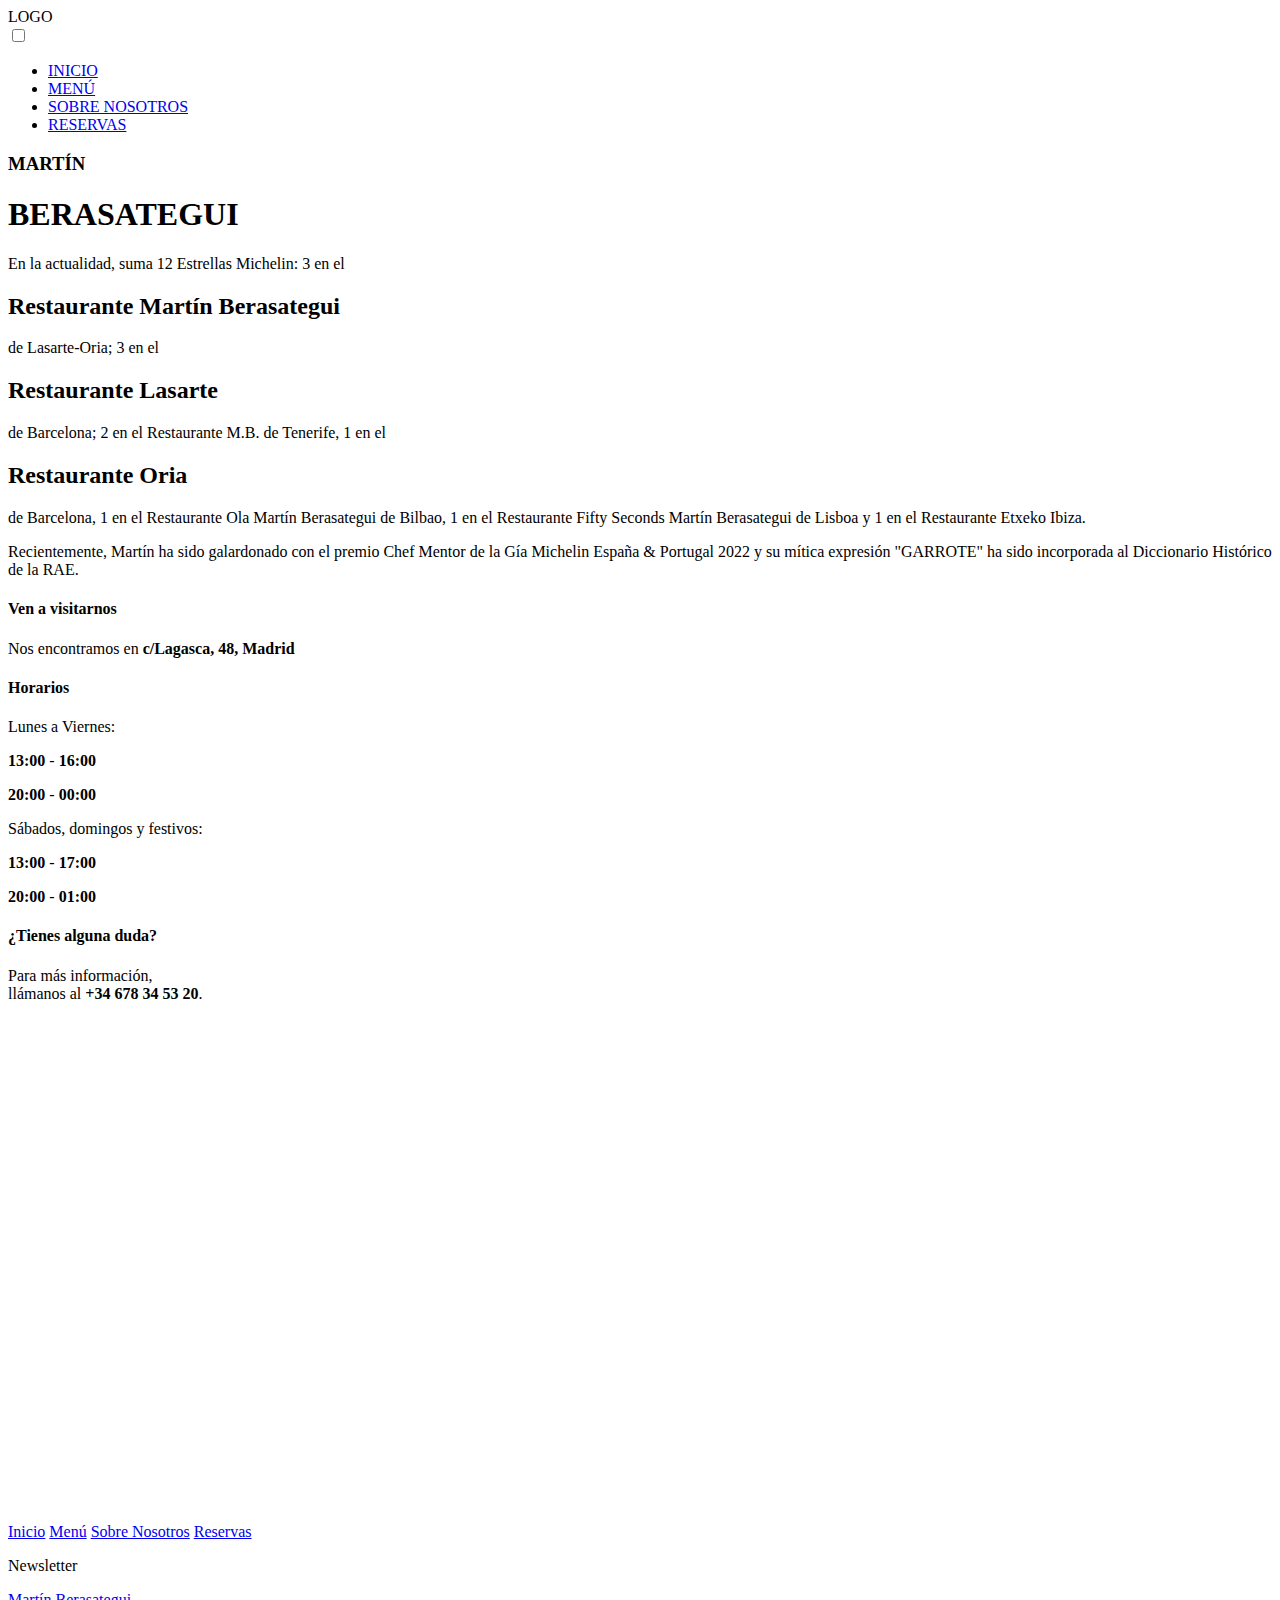
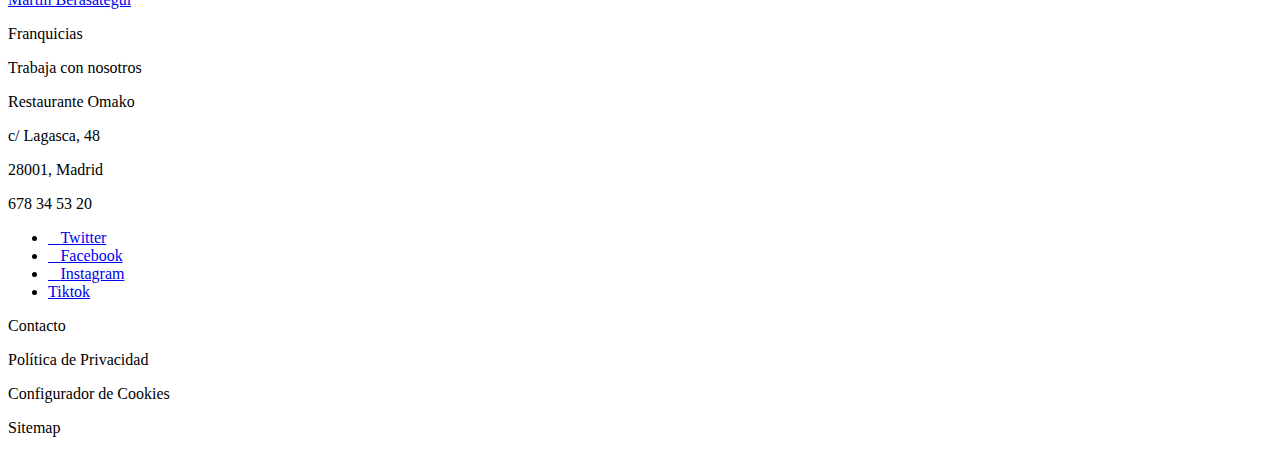
==== about.html @ adb2bc7e "Update about.html" ====
<!DOCTYPE html>
<head>
    <meta charset="UTF-8">
    <meta http-equiv="X-UA-Compatible" content="IE=edge">
    <meta name="viewport" content="width=device-width, initial-scale=1.0">
    <title>OMAKO - Sobre nosotros</title>
    <link rel="icon" type="image/x-icon" href="/img/icono.ico">
    <link rel="stylesheet" href="styles.css">
    <link rel="stylesheet" href="https://cdnjs.cloudflare.com/ajax/libs/font-awesome/4.7.0/css/font-awesome.min.css">
    <script type="module" src="index.js"></script>
</head>
<body>
  <nav class="abajo">
    <div class="logo">LOGO</div>
     <input type="checkbox" id="click">
     <label for="click" class="menu-btn">
       <i class="fas fa-bars"></i>
     </label>
     <ul>
       <li><a href="index.html">INICIO</a></li>
       <li><a href="menu.html">MENÚ</a></li>
       <li><a href="about.html" class="active">SOBRE NOSOTROS</a></li>
       <li><a class="reservas" href="reserva.html">RESERVAS</a></li>
     </ul>
  </nav>

<div class="main">
    
<div class="about">
    <div class="martin">
        <div class="imagen transi"></div>
        <div class="text">
            <h3 class="uno title title1">MARTÍN</h3>
            <h1 class="dos title title2">BERASATEGUI</h1>
            <div class="descrip">
            En la actualidad, suma 12 Estrellas Michelin: 3 en el <h2>Restaurante Martín Berasategui</h2> de Lasarte-Oria; 3 en el <h2>Restaurante Lasarte</h2> de Barcelona; 2 en el Restaurante M.B. de Tenerife, 1 en el <h2>Restaurante Oria</h2> de Barcelona,  1 en el Restaurante Ola Martín Berasategui de Bilbao, 1 en el Restaurante Fifty Seconds Martín Berasategui de Lisboa y 1 en el Restaurante Etxeko Ibiza.
    
            <p>Recientemente, Martín ha sido galardonado con el premio Chef Mentor de la Gía Michelin España & Portugal 2022 y su mítica expresión "GARROTE" ha sido incorporada al Diccionario Histórico de la RAE.</p>
            </div>
    </div>
    
    </div>
      <div class="clouds"></div>
      <div class="clouds-inverse"></div>
      <div class="clouds-rotate"></div>
      <div class="clouds-rotate-inverse"></div>
    </div>
    
</div>


  <div class="mapas">
    <div class="mapa1">
        <h4 class="ven">Ven a visitarnos</h4>
        <p class="vent">Nos encontramos en <strong>c/Lagasca, 48, Madrid</strong></p>
        <h4 class="thorarios">Horarios</h4>
        <div class="horarios">
        <p>Lunes a Viernes:</p>
        <p><strong>13:00</strong> - <strong>16:00</strong></p>
        <p><strong>20:00</strong> - <strong>00:00</strong> </p>
        </div>
        <div class="horarios">
            <p>Sábados, domingos y festivos:</p>
            <p><strong>13:00</strong> - <strong>17:00</strong></p>
            <p><strong>20:00</strong> - <strong>01:00</strong> </p>
            </div>
        <h4 class="tdudas">¿Tienes alguna duda?</h4>
        <p class="vent">Para más información,<br>llámanos al <strong>+34 678 34 53 20</strong>.</p>
    </div>
    
    <div class="mapa2">
        <div class="mapouter">
            <div class="gmap_canvas"><iframe width="600" height="500" id="gmap_canvas" src="https://maps.google.com/maps?q=lagasca%2048&t=&z=15&ie=UTF8&iwloc=&output=embed" frameborder="0" scrolling="no" marginheight="0" marginwidth="0"></iframe>
             </div>
        </div>
    </div>
  </div>
  <footer>
    <div class="mainfooter">
      <div class="cajafooter">
        <a href="index.html">Inicio</a>
        <a href="menu.html">Menú</a>
        <a href="about.html">Sobre Nosotros</a>
        <a href="reserva.html">Reservas</a>
      </div>
      <div class="cajafooter">
        <p class="link">Newsletter</p>
        <a href="https://www.martinberasategui.com/es/inicio" target="_blank">Martín Berasategui</a>
        <p class="link">Franquicias</p>
        <p class="link">Trabaja con nosotros</p>
      </div>
      <div class="cajafooter">
        <p>Restaurante Omako</p>
        <p>c/ Lagasca, 48</p>
        <p>28001, Madrid</p>
        <p>678 34 53 20</p>
      </div>
      <div class="iconosfooter">
          <ul class="icons">
            <li><a href="https://twitter.com/OmakoOficial" class="icon brands fa-twitter" target="_blank"><span class="label">Twitter</span></a></li>
            <li><a href="https://www.facebook.com/OmakoOficial" class="icon brands fa-facebook-f" target="_blank"><span class="label">Facebook</span></a></li>
            <li><a href="https://www.instagram.com/OmakoOficial/" class="icon brands fa-instagram" target="_blank"><span class="label">Instagram</span></a></li>
            <li><a href="https://www.tiktok.com/@OmakoOficiallang=es" class="icon brands fa-tiktok" target="_blank"><span class="label">Tiktok</span></a></li>
          </ul>
      </div>
  </div>
  <div class="footerexpan">
    <p>Contacto</p>
    <p>Política de Privacidad</p>
    <p>Configurador de Cookies</p>
    <p>Sitemap</p>
  </div>
</footer>
</body>
</html>
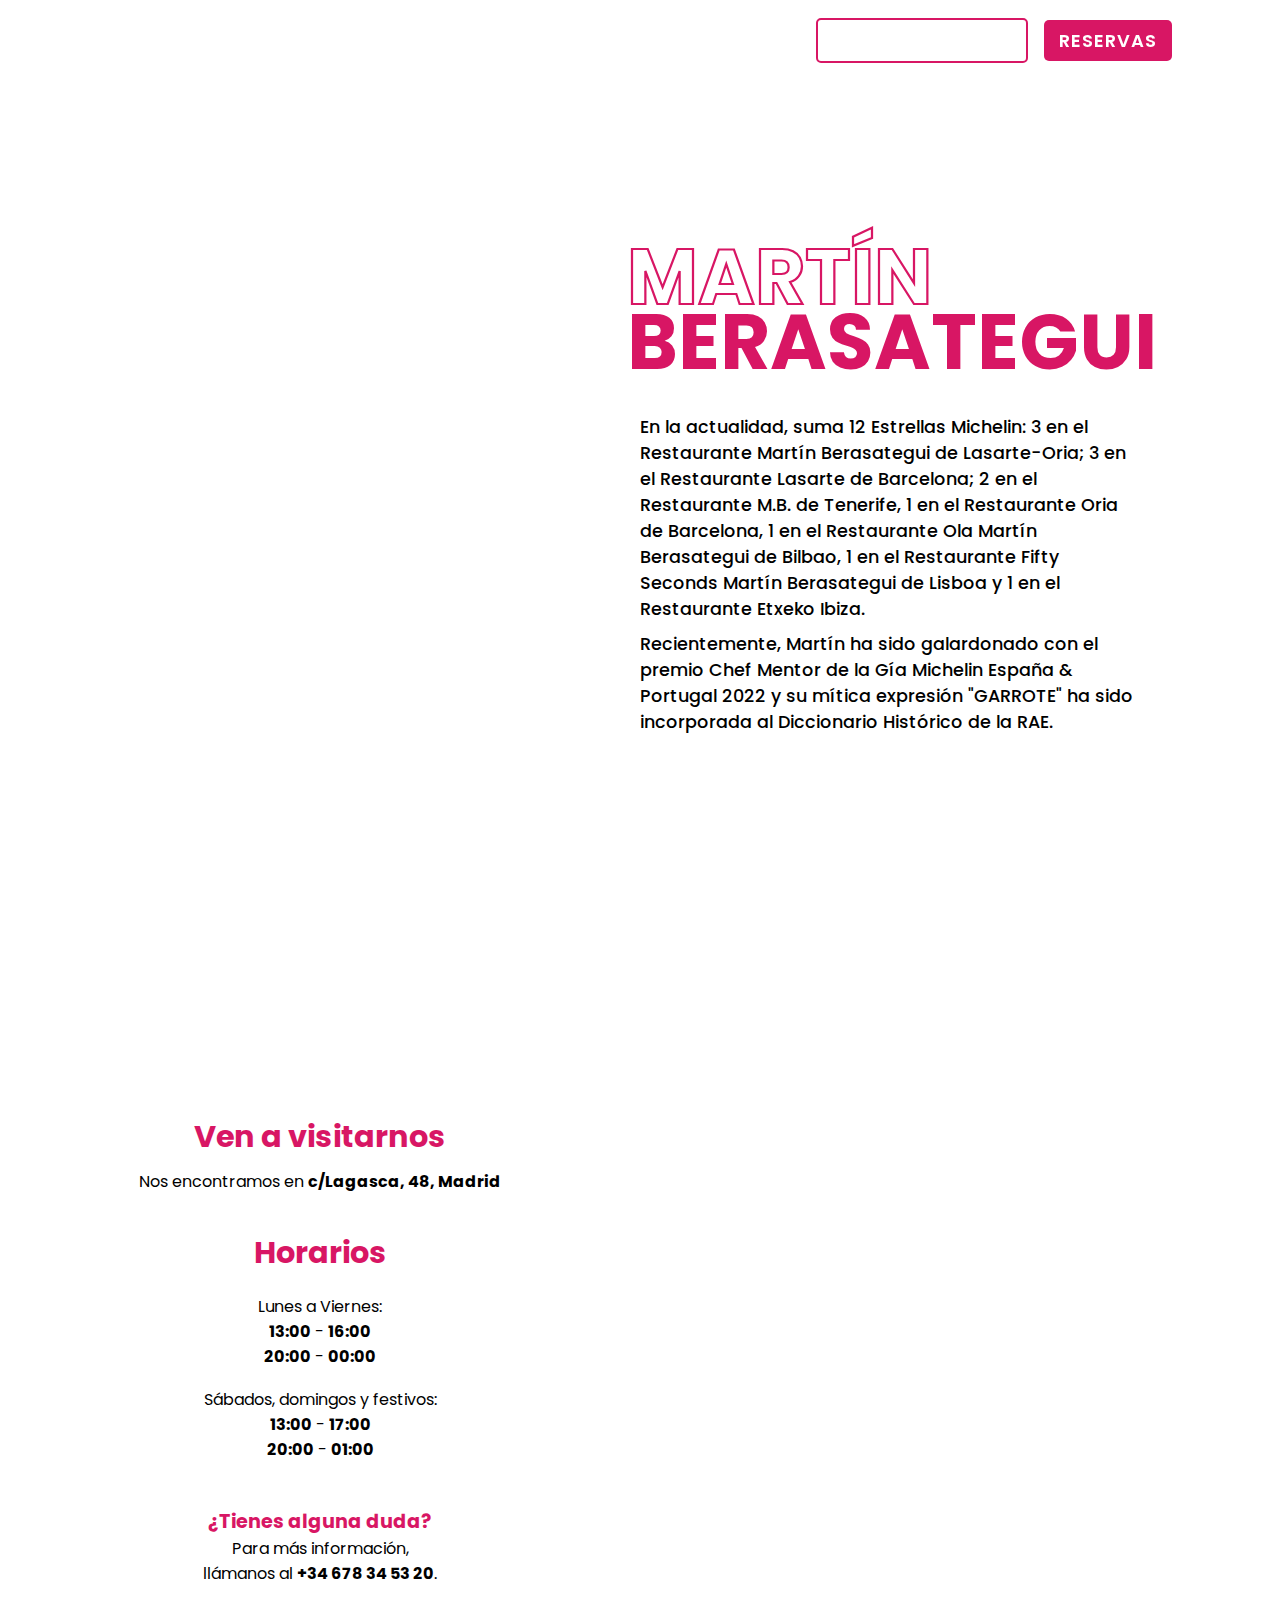
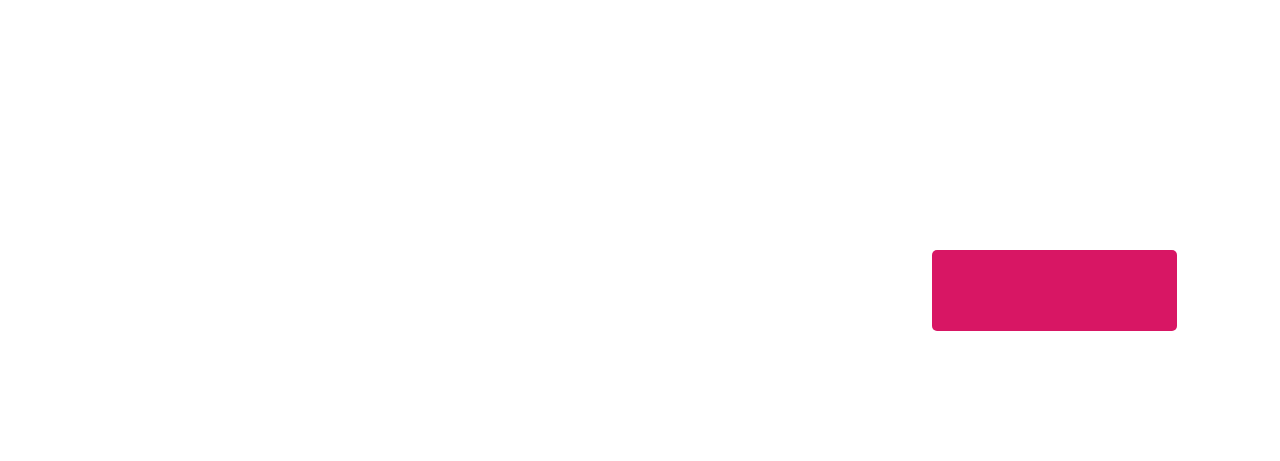
==== commit 3723c978: "Update about.html" ====
--- a/about.html
+++ b/about.html
@@ -11,7 +11,7 @@
 </head>
 <body>
   <nav class="abajo">
-    <div class="logo">LOGO</div>
+    <a href="index.html"class="logo">LOGO</a>
      <input type="checkbox" id="click">
      <label for="click" class="menu-btn">
        <i class="fas fa-bars"></i>
--- a/styles.css
+++ b/styles.css
@@ -0,0 +1,1551 @@
+@import url("fontawesome-all.min.css");
+@import url("https://fonts.googleapis.com/css?family=Source+Sans+Pro:300,300italic,400,400italic,600");
+@import url('https://fonts.googleapis.com/css?family=Poppins:400,500,600,700&display=swap');
+
+*{
+  margin: 0;
+  padding: 0;
+  box-sizing: border-box;
+  font-family: 'Poppins', sans-serif;
+  -webkit-font-smoothing: antialiased;
+  
+}
+html{
+  scroll-behavior:smooth
+}
+body{
+  background-color: white;
+}
+
+.main {
+    height: 100vh;
+   display: block
+}
+
+.main2{
+    height: 100vh;
+    width: 100%;
+    background-image: url(img/fondo.jpg);
+    background-size: cover;
+    background-position: center;
+    
+}
+.main3{
+  height: 100%;
+}
+.main4{
+  height: 100%;
+  display: flex;
+  flex-direction: column;
+  justify-content: center;
+  align-items: center;
+}
+.mainarticle{
+  background-color: white;
+  background-image: url(img/anunciosmoked.png);
+  background-position: center;
+  background-size: 100vw;
+  background-repeat: no-repeat;
+  height: 100vh;  
+  display: flex;
+  position: relative;
+}
+.botonmain{
+  background-color: rgb(216, 22, 100);
+  border-radius: 8px;
+  border-style: none;
+  box-sizing: border-box;
+  color: #FFFFFF;
+  cursor: pointer;
+  display: inline-block;
+  font-size: 14px;
+  font-weight: 500;
+  height: 60px;
+  width: 30%;
+  line-height: 20px;
+  list-style: none;
+  margin: 0;
+  outline: none;
+  padding: 5px 5px;
+  position: absolute;
+  top: 68%;
+  left: 10%;
+  text-align: center;
+  text-decoration: none;
+  transition: color 100ms;
+  vertical-align: baseline;
+  user-select: none;
+  -webkit-user-select: none;
+  touch-action: manipulation;
+  display: flex;
+  align-items: center;
+  justify-content: center;
+  font-size: 1.5rem;
+}
+.botonmain:hover{
+  background-color: rgb(186, 31, 93);
+  border: 13px solid rgb(186, 31, 93);
+}
+.botonback{
+  background-color: rgb(241, 186, 19);
+  border-radius: 8px;
+  box-sizing: border-box;
+  color: #FFFFFF;
+  cursor: pointer;
+  display: inline-block;
+  font-weight: 500;
+  height: 40px;
+  width: 40%;
+  padding: 5px 5px;
+  text-align: center;
+  text-decoration: none;
+  transition: color 100ms;
+  display: flex;
+  align-items: center;
+  justify-content: center;
+  font-size: 1rem;
+  margin-top: 2vh;
+}
+.botonback:hover{
+  background-color: rgb(215, 165, 18);
+}
+.download{
+  background-color: rgb(232, 26, 108);
+  border-radius: 8px;
+  box-sizing: border-box;
+  color: #FFFFFF;
+  cursor: pointer;
+  display: inline-block;
+  font-weight: 500;
+  height: 40px;
+  width: 40%;
+  padding: 5px 5px;
+  text-align: center;
+  text-decoration: none;
+  transition: color 100ms;
+  display: flex;
+  align-items: center;
+  justify-content: center;
+  font-size: 1rem;
+  margin-top: 2vh;
+	border:0;
+}
+.download:hover{
+  background-color: rgb(192, 21, 90);
+}
+nav{
+  display:flex;
+  height:80px;
+  width:100%;
+  background: rgba(255, 197, 22, 0);
+  justify-content:space-between;
+  padding:0 100px 0 100px;
+  flex-wrap: wrap;
+  position:fixed;
+  z-index: 10;
+}
+
+nav.abajo{
+    background-image: url(img/fondo.jpg);
+    background-size: cover;
+}
+nav .logo{
+  color:rgba(255, 255, 255, 0);
+  font-size:45px;
+  font-weight:600;
+  background-image: url(img/logo.svg);
+  background-position: 0px 0px;
+  background-size: contain;
+  background-repeat: no-repeat;
+  margin-top: 1.2vh;
+}
+
+nav ul{
+  display:flex;
+  flex-wrap: wrap;
+  list-style-type: none;
+  align-content: center;
+
+}
+nav ul li{
+  margin:0 8px;
+}
+nav ul li a{
+  color: white;
+  text-decoration: none;
+  font-size: 18px;
+  font-weight: 600;
+  padding:8px 15px;
+  border-radius: 5px;
+  letter-spacing:1px;
+  transition:all 0.3s ease;
+}
+nav ul li a.active,
+nav ul li a:hover{
+  border: 2px solid #d81664;
+  color:white;
+  z-index: 0;
+}
+.reservas{
+    border: 0px solid #d81664;
+    color:white;
+    z-index: 0;
+    background-color: #d81664;   
+}
+nav .menu-btn i{
+  color:#fff;
+  font-size:22px;
+  cursor: pointer;
+  display:none;
+  margin-top: 30px;
+}
+input[type="checkbox"]{
+  display:none;
+}
+.content{
+  position:absolute;
+  display: flex;
+  flex-direction: column;
+  top:45%;
+  left:50%;
+  transform:translate(-50%,-50%);
+  text-align: center;
+  width:100%;
+  padding:0 30px;
+ 
+}
+.content .uno{
+  font-size: 9vw;
+  font-weight: 700;
+  color: #f0f8ff00;
+  -webkit-text-stroke: 0.019em rgb(232, 26, 108);
+}
+.content .dos{
+    font-size: 15vw;
+    font-weight: 700;
+    line-height: 40%;
+    color: rgb(216, 22, 100);
+  }
+.logoinicio img{
+    width: 30%;
+    display: block;
+    margin: auto;
+}
+
+.title {
+    display:inline;
+    position:relative;
+  }
+
+.title1 {
+    animation-name: intro;
+    animation-duration:0.1s;
+    animation-iteration-count:1;
+    animation-timing-function:ease;
+    animation-delay:0.5s;
+    animation-fill-mode:backwards;
+   }
+
+   .title2 {
+    animation-name: intro;
+    animation-duration:0.1s;
+    animation-iteration-count:1;
+    animation-timing-function:ease;
+    animation-delay:0.9s;
+    animation-fill-mode:backwards;
+   }
+  
+footer{
+    background-image: url(img/fondo.jpg);
+    background-size: cover;
+    background-position: center;
+}
+.cajafooter a{
+  text-decoration: none;
+  color: white;
+}
+.cajafooter a:hover{
+  text-decoration: none;
+  color: rgb(216, 22, 100);
+}
+.cajafooter .link:hover{
+  text-decoration: none;
+  color: rgb(216, 22, 100);
+}
+.mainfooter{
+    display: flex;
+    flex-direction: row;
+    justify-content: center;
+    width: 100%;
+    color: white;
+    padding-top: 20px; 
+    padding-left: 150px ;
+   
+}
+.iconosfooter{
+    width: 30%;
+    display: flex;
+    align-items: center;
+    justify-content: center;
+
+}
+.cajafooter{
+    width: 20%;
+    display: flex;
+    flex-direction: column;
+    align-items: left;
+    margin: 20px 0 20px 0;
+}
+.footerexpan{
+    width: 100%;
+    display: flex;
+    flex-direction: row;
+    flex-wrap: wrap;
+    justify-content: center;
+    padding: 20px;
+}
+
+.footerexpan p{
+    margin: 20px;
+    color: white;
+    font-size: 0.9em;
+}
+.footerexpan p:hover{
+    transform: scale(110%);
+    color: rgb(216, 22, 100);
+}
+
+ul.icons {
+    position: relative;
+    background:rgb(216, 22, 100);
+    border-radius: 5px;
+    display: inline-block;
+    padding: 0.35em 0.75em 0.35em 0.75em;
+    font-size: 1.25em;
+    cursor: default;
+    list-style: none;
+}
+
+    ul.icons li {
+        display: inline-block;
+        padding-left: 0;
+    }
+
+        ul.icons li a {
+            display: inline-block;
+            background: none;
+            width: 2.5em;
+            height: 2.5em;
+            line-height: 2.5em;
+            text-align: center;
+            border-radius: 5px;
+            border: 0;
+            color:white;
+        }
+
+            ul.icons li a:hover {
+                transform: scale(120%);
+            }
+            .icon {
+                text-decoration: none;
+                text-decoration: none;
+            }
+        
+                .icon:before {
+                    -moz-osx-font-smoothing: grayscale;
+                    -webkit-font-smoothing: antialiased;
+                    display: inline-block;
+                    font-style: normal;
+                    font-variant: normal;
+                    text-rendering: auto;
+                    line-height: 1;
+                    text-transform: none !important;
+                    font-family: 'Font Awesome 5 Free';
+                    font-weight: 400;
+                }
+        
+                .icon:before {
+                    line-height: inherit;
+                    font-size: 1.25em;
+                }
+        
+                .icon > .label {
+                    display: none;
+                }
+        
+                .icon.solid:before {
+                    font-weight: 900;
+                }
+        
+                .icon.brands:before {
+                    font-family: 'Font Awesome 5 Brands';
+                }
+        
+                .icon.circled {
+                    position: relative;
+                    display: inline-block;
+                    background: #d81df9;
+                    color: #fff;
+                    border-radius: 5px;
+                    width: 3em;
+                    height: 3em;
+                    line-height: 3em;
+                    text-align: center;
+                    font-size: 1.25em;
+                }
+        
+                    header .icon.circled {
+                        margin: 0 0 2em 0;
+                    }
+  @keyframes intro {
+    0% {
+        opacity: 0;
+      top:150px;
+    } 
+    98% {
+        opacity: 100;
+      top:-5px;
+    }
+    100% {
+      top:0%;
+    }
+  }
+
+  .title1 {
+    animation-name: intro;
+    animation-duration:0.1s;
+    animation-iteration-count:1;
+  
+    animation-timing-function:ease;
+    animation-delay:0.5s;
+    animation-fill-mode:backwards;
+   }
+
+
+  .titular1{
+    display: flex;
+    background-color: white;
+    height: min-content;
+    padding: 100px 0;
+    justify-content: center;
+}
+    
+.mouse {
+	max-width: mouse-width;
+	width: 10%;
+	height: auto;
+    position: relative;
+    bottom: 0;
+    right: 50%;
+    left: 50%;
+}
+
+.scroll {
+	animation-name: scroll;
+	animation-duration: 1.5s;
+	animation-timing-function: cubic-bezier(0.650, -0.550, 0.250, 1.500);
+	animation-iteration-count: infinite;
+	transform-origin: 50% 20.5px;
+	will-change: transform, opacity;
+	opacity: 1;
+}
+
+.scroll-link {
+	position: absolute;
+	bottom: 1rem;
+	left: 50%;
+	transform: translateX(-50%);
+}
+@import url('https://fonts.googleapis.com/css2?family=Poppins&display=swap');
+
+ul.tab-header li {
+    display: flex;
+    align-items: center;
+    justify-content: center;
+    padding: 10px;
+    text-transform: uppercase;
+    object-fit: cover;
+    cursor: pointer;
+    margin: 10px;
+    margin-top: 105px;
+    margin-bottom: 15px;
+    height: 85px;
+    width: 80px;
+    padding: 5px;
+    background-repeat: no-repeat;
+    
+}
+ul.tab-header li.active {
+    color:#fff;
+    border-bottom: 3px solid #d81664;
+}
+
+ul.tab-header li:hover {
+    color:#fff;
+}
+.tab-content .active {
+    display: flex !Important;
+    opacity: 1 !important;
+    flex-direction: column;
+    transition: opacity .15s linear;
+}
+.tab-content .tab-inner {
+    display: none;
+    opacity: 0;
+    transition: opacity .15s linear;
+}
+ul.tab-header {
+    padding: 0;
+    margin: 0 auto;
+    border-bottom: 0px solid #ccc;
+    display: flex;
+    justify-content: center;
+    grid-template-columns: 1fr 1fr 1fr 1fr;
+    text-align: center;
+    background-color: white;
+    
+}
+.menu{
+  display: grid;
+  row-gap: 20px;
+  grid-template-columns: 1fr 1fr 1fr;
+  width: 90%;
+}
+.menu1{
+  display: grid;
+  row-gap: 20px;
+  grid-template-columns: 1fr 1fr 1fr;
+  width: 90%;
+}
+.menu2{
+  display: grid;
+  row-gap: 20px;
+  grid-template-columns: 1fr 1fr 1fr;
+  width: 90%;
+}
+.menu3{
+  display: grid;
+  row-gap: 20px;
+  grid-template-columns: 1fr 1fr 1fr;
+  width: 90%;
+}
+.menu4{
+  display: grid;
+  row-gap: 20px;
+  grid-template-columns: 1fr 1fr 1fr;
+  width: 90%;
+}
+.menu5{
+  display: grid;
+  row-gap: 20px;
+  grid-template-columns: 1fr 1fr 1fr;
+  width: 90%;
+}
+.menu6{
+  display: grid;
+  row-gap: 20px;
+  grid-template-columns: 1fr 1fr 1fr;
+  width: 90%;
+}
+.menu7{
+  display: grid;
+  row-gap: 20px;
+  grid-template-columns: 1fr 1fr 1fr;
+  width: 90%;
+}
+.menu8{
+  display: grid;
+  row-gap: 20px;
+  grid-template-columns: 1fr 1fr 1fr;
+  width: 90%;
+}
+.menu9{
+  display: grid;
+  row-gap: 20px;
+  grid-template-columns: 1fr 1fr 1fr;
+  width: 90%;
+}
+.menu10{
+  display: grid;
+  row-gap: 20px;
+  grid-template-columns: 1fr 1fr 1fr;
+  width: 90%;
+}
+.menubox{
+  display: flex;
+  justify-content: center;
+  width: 100%;
+}
+.menuboxbox{
+  display: flex;
+  flex-direction: column;
+  width: 100%;
+}
+.extraspace{
+  margin-top: 30px;
+}
+.menuboxbox h2{
+  text-align: center;
+  margin-bottom: 3vh;
+  font-size: 1.9rem;
+}
+.plato{
+  background-color: #ffffff;
+  width: 95%;
+  height: 190px;
+  margin: 0px 20px 20px 20px;
+  border-radius: 20px;
+  border-left: #d81664 5px solid;
+  justify-self: center;
+  display: flex;
+  flex-direction: row;
+  box-shadow: rgba(0, 0, 0, 0.184) 0px 0px 10px;
+  animation: plato 0.5s ease;
+}
+@keyframes plato {
+  0% {
+      opacity: 0;
+    transform: translateY(150px);
+  } 
+  98% {
+      opacity: 100;
+      transform: translateY(-5px);
+  }
+  100% {
+    transform: translateY(0px);
+  }
+}
+.image{
+  height: 100%;
+  width: 45%;
+  object-fit: contain;
+  border-radius: 15px 0px 0px 15px;
+  background-size: 200px;
+  background-repeat: no-repeat;
+  background-position: center;
+}
+
+.texto{
+  display: flex;
+  flex-direction: column;
+  justify-content: space-between;
+  margin: 15px;
+  width: 100%;
+}
+.trigger{
+    background-color: black;
+    border-radius: 8px;
+    border-style: none;
+    box-sizing: border-box;
+    color: #FFFFFF;
+    cursor: pointer;
+    display: inline-block;
+    font-size: 14px;
+    font-weight: 500;
+    height: 30px;
+    width: 100%;
+    line-height: 20px;
+    list-style: none;
+    margin: 0;
+    outline: none;
+    padding: 5px 5px;
+    position: relative;
+    text-align: center;
+    text-decoration: none;
+    transition: color 100ms;
+    vertical-align: baseline;
+    user-select: none;
+    -webkit-user-select: none;
+    touch-action: manipulation;
+    align-self: center;
+  }
+  .trigger:hover,
+  .trigger-1:focus {
+    background-color: rgb(216, 22, 100);
+  }
+.precio{
+  text-align: right;
+  font-size: 1,2rem;
+  font-weight: 500;
+  margin-bottom: 5px;
+}
+.nombreplato{
+  line-height: 22px;
+  margin-bottom: 6px;
+}
+.descplato{
+  line-height: 22px;
+}
+.wrapper {
+    width: 98%;
+    margin: 0px auto;
+}
+.tab-content {
+    background: #fff;
+    padding: 10px;
+    border: 0px solid #ccc;
+    border-top: 0px;
+}
+.read-more-cont{
+  display: none;
+ }
+ 
+ .popup-box{
+  position: fixed;
+  height: 100%;
+  width: 100%;
+  left: 0;
+  top:0;
+  background-color: rgba(0,0,0,0.5);
+  z-index: 500;
+  visibility: hidden;
+  opacity:0;
+  transition: all 0.5s ease-in-out;
+ }
+ .popup-box.open{
+  visibility: visible;
+  opacity:1;	
+ }
+ .popup-box .popup-content{
+  background-color: #ffffff;
+  width: 600px;
+  position: absolute;
+  left: 50%;
+  top:50%;
+  transform: translate(-50%,-50%);
+  border-radius: 8px;
+ }
+ 
+ .popup-box .popup-header{
+  padding: 15px 40px 15px 15px;
+  border-bottom: 1px solid #dddddd;
+ }
+ .popup-box .popup-header h3{
+  margin:0;
+  color:#E91E63;
+  font-size: 20px;
+ }
+ 
+ .popup-box .popup-header .popup-close-icon{
+  position: absolute;
+    height: 30px;
+    width: 30px;
+    text-align: center;
+    color: #55555500;
+    font-size: 0px;
+    line-height: 30px;
+    right: 5px;
+    top: 5px;
+    cursor: pointer;
+    display: none;
+ }
+ .popup-close-icon{
+   display: none;
+ }
+ .popup-box .popup-body{
+  padding: 15px;
+  max-height: 600px;
+  overflow-y: auto;
+  width: 100%;
+ 
+ }
+ .popup-box .popup-body img{
+  width: 50%;
+  display: block;
+  margin: auto;
+  margin-top: 15px;
+   
+ }
+ .popup-box .popup-body p{
+  font-size: 16px;
+  color:#555555;
+  margin:0 0 15px;
+ }
+ .popup-box .popup-footer{
+  padding: 15px;
+  border-top:1px solid #dddddd;
+  text-align: right;
+ }
+ .popup-box .popup-footer .btn{
+  padding: 8px 15px;
+  border:1px solid #555555;
+  color:#555555;
+  font-size: 16px;
+  background-color: transparent;
+  cursor: pointer;
+  border-radius: 4px;
+ }
+ .popup-box .popup-footer .btn:focus{
+  outline: none;
+ }
+ 
+@keyframes scroll {
+
+	0%, 20% {
+		transform: translateY(0) scaleY(1);
+	}
+
+	100% {
+		transform: translateY(36px) scaleY(2);
+		opacity: 0;
+	}
+
+}
+.about{
+  width: 100%;
+  height: 100%;
+  position: relative;
+  overflow: hidden;
+}
+
+.clouds{
+  width: 10000px;
+  height: 100%;
+  background: transparent url(img/fondo1.png) repeat;
+  background-size: 1000px;
+  position: absolute;
+  right: 0;
+  top: 0;
+  bottom: 0;
+  z-index: -10;
+  -webkit-animation: move-background 250s linear infinite;
+  animation: move-background 250s linear infinite;
+  opacity: 30%;
+  box-sizing: border-box;
+}
+
+@keyframes move-background {
+
+	0% {
+    background-position: 100% 0;
+	}
+
+	100% {
+    background-position: 0 0;
+	}
+}
+.clouds-inverse{
+  width: 10000px;
+  height: 100%;
+  background: transparent url(img/fondo3.png) repeat;
+  background-size: 1000px;
+  position: absolute;
+  right: 0;
+  top: 0;
+  bottom: 0;
+  z-index: -10;
+  -webkit-animation: move-background-inverse 250s linear infinite;
+  animation: move-background-inverse 250s linear infinite;
+  opacity: 30%;
+}
+@keyframes move-background-inverse {
+
+	0% {
+   background-position: 0 0;
+	}
+
+	100% {
+   background-position: 100% 0;
+	}
+}
+.clouds-rotate{
+  width: 150%;
+  height: 100%;
+  background-color: aqua;
+  background: transparent url(img/fondo2.png) repeat;
+  background-size: 1000px;
+  position: absolute;
+  right: 0;
+  top: 0;
+  bottom: 0;
+  z-index: -10;
+  -webkit-animation: move-background-rotate 250s linear infinite;
+  animation: move-background-rotate 250s linear infinite;
+  opacity: 30%;
+}
+
+@keyframes move-background-rotate {
+
+	0% {
+   
+	 transform: rotate(0deg);
+	}
+
+	100% {
+    
+    transform: rotate(360deg);
+	}
+}
+.clouds-rotate-inverse{
+  width: 150%;
+  height: 100%;
+  background: transparent url(img/fondo4.png) repeat;
+  background-size: 1000px;
+  position: absolute;
+  right: 50;
+  top: 0;
+  bottom: 0;
+  z-index: -10;
+  -webkit-animation: move-background-rotate-inverse 250s linear infinite;
+  animation: move-background-rotate-inverse 250s linear infinite;
+  opacity: 30%;
+}
+
+@keyframes move-background-rotate-inverse {
+
+	0% {
+	 -webkit-transform: rotate(0deg);
+	}
+	100% {
+    -webkit-transform: rotate(-300deg);
+	}
+}
+
+.mapas{
+  background-color: rgb(255, 255, 255);
+  height: 900px;
+  width: 100%;
+}
+
+.martin{
+  display: flex;
+  flex-direction: row;
+  width: 100%;
+  height: 100%;
+  z-index: 2;
+  margin: 4vh 5vw 0 2vw;
+
+}
+.martin .text{
+  font-size: 4vh;
+  height: 100%;
+  width: 50%;
+  display: flex;
+  align-items: flex-start;
+  justify-content: center;
+  flex-direction: column;
+  padding: 0 10vw 20vh 0;
+  margin-top: 9vh;
+}
+.martin .imagen{
+  height: 100%;
+  width: 50%;
+  margin-right: -3%;
+  background: transparent url(img/Martín.png);
+  background-size: contain;
+  background-repeat: no-repeat;
+  background-position: center;
+  z-index: 3;
+  /* animation: float 15s alternate infinite; */
+}
+@keyframes float {
+
+	0% {
+	  background-position:0 5% ;
+	}
+	100% {
+    background-position: 0 -5% ;
+	}
+}
+
+.text h3{
+  font-size: 6vw;
+  font-weight: 700;
+  color: #f0f8ff00;
+  -webkit-text-stroke: 0.029em #d81664;
+}
+.text h1{
+  font-size: 6vw;
+  font-weight: 700;
+  line-height: 20%;
+  color: rgb(216, 22, 100);
+  margin-bottom: 4vh;
+}
+.descrip{
+  margin-top: 3vh;
+  padding-left: 1vw;
+  font-size: 1.1rem;
+  font-weight: 500;
+  animation: fade 3s ease-in-out;
+}
+.descrip p{
+  margin-top: 1vh;
+  font-size: 1.1rem;
+  font-weight: 500;
+  animation: fade 2s ease-in-out;
+}
+.text h2 {
+  display: inline;
+  font-size: 1.1rem;
+  font-weight: 500;
+}
+.transi{
+  animation: fade 1s ease-in-out;
+}
+@keyframes fade {
+	0% {
+	  opacity: 0;
+    display: none;
+	}
+  40% {
+	  opacity: 0;
+    display: block;
+	}
+	100% {
+    opacity: 1;
+    display: block;
+	}
+}
+
+.mapouter{
+  position:relative;
+  text-align:right;
+  height:500px;
+  width:100%;
+}
+.gmap_canvas{
+  overflow:hidden;
+  background:none!important;
+  height:500px;
+  width:100%;
+}
+.mapas{
+  display: flex;
+  flex-direction: row;
+  align-content: center;
+  justify-content: center;
+}
+.mapa1{
+  display: flex;
+  flex-direction: column;
+  align-content: center;
+  justify-content: center;
+  width: 30%;
+  text-align: center;
+}
+.mapa1 h4{
+color: #d81664;
+}
+.mapa1 .ven{
+  margin-bottom: 1vh;
+  font-size: 1.9rem;
+  }
+  .mapa1 .horarios{
+  margin-top: 2vh;
+    }
+.mapa1 .thorarios{
+  margin-top: 4vh;
+  font-size: 1.9rem;
+  }
+  .mapa1 .tdudas{
+    margin-top: 5vh;
+    font-size: 1.2rem;
+    }
+.mapa2{
+  display: flex;
+  flex-direction: row;
+  align-items: center;
+  justify-content: center;
+  width: 50%;
+}
+.cajaconfirmacion{
+  display: flex;
+  flex-direction: column;
+  align-items: center;
+  justify-content: center;
+  text-align: center;
+  width: 50vw;
+  height: 80vh;
+  box-shadow: 0 15px 40px rgba(0,0,0,0.12);
+  border-radius: 10px;
+  margin-top: 15vh;
+  background-color: white;
+}
+.cajaconfirmacion strong{
+  color: #d81664;
+}
+.cajaconfirmacion h3{
+  color: #d81664;
+}
+.cajaconfirmacion h4{
+  margin-top: 3vh;
+}
+#codigo{
+  height: 40%;
+  width: auto;
+}
+@media (max-width:1620px){
+  .botonmain{
+    top: 63%;
+  }
+  .menu{
+    display: grid;
+    row-gap: 20px;
+    grid-template-columns: 1fr 1fr;
+    width: 90%;
+  }
+  .menu1{
+    display: grid;
+    row-gap: 20px;
+    grid-template-columns: 1fr 1fr;
+    width: 90%;
+  }
+  .menu2{
+    display: grid;
+    row-gap: 20px;
+    grid-template-columns: 1fr 1fr;
+    width: 90%;
+  }
+  .menu3{
+    display: grid;
+    row-gap: 20px;
+    grid-template-columns: 1fr 1fr;
+    width: 90%;
+  }
+  .menu4{
+    display: grid;
+    row-gap: 20px;
+    grid-template-columns: 1fr 1fr;
+    width: 90%;
+  }
+  .menu5{
+    display: grid;
+    row-gap: 20px;
+    grid-template-columns: 1fr 1fr;
+    width: 90%;
+  }
+  .menu6{
+    display: grid;
+    row-gap: 20px;
+    grid-template-columns: 1fr 1fr;
+    width: 90%;
+  }
+  .menu7{
+    display: grid;
+    row-gap: 20px;
+    grid-template-columns: 1fr 1fr;
+    width: 90%;
+  }
+  .menu8{
+    display: grid;
+    row-gap: 20px;
+    grid-template-columns: 1fr 1fr;
+    width: 90%;
+  }
+  .menu9{
+    display: grid;
+    row-gap: 20px;
+    grid-template-columns: 1fr 1fr;
+    width: 90%;
+  }
+  .menu10{
+    display: grid;
+    row-gap: 20px;
+    grid-template-columns: 1fr 1fr;
+    width: 90%;
+  }
+}
+
+@media (max-width:960px){
+  nav .menu-btn i{
+    display:block;
+  }
+  #click:Checked ~ .menu-btn i:before{
+    content:'\f00d';
+  }
+  nav ul{
+    position:fixed;
+    top:80px;
+    left:-100%;
+    background:#111;
+    height:100vh;
+    width:100%;
+    text-align: center;
+    z-index:10;
+    display:block;
+    transition:all 0.3s ease;
+  }
+  #click:Checked ~ ul {
+    left:0px;
+  }
+  nav ul li{
+    width:100%;
+    margin:40px 0;
+  }
+  nav ul li a{
+    width:100%;
+    margin-left:-100%;
+    display:block;
+    font-size: 20px;
+    transition:0.6s cubic-bezier(0.68, -0.55, 0.265, 1.55);
+  }
+  #click:Checked ~ ul li a{
+    margin-left:0px;
+  }
+  .menu{
+    display: grid;
+    row-gap: 20px;
+    grid-template-columns: 1fr 1fr;
+    width: 90%;
+  }
+  .menu1{
+    display: grid;
+    row-gap: 20px;
+    grid-template-columns: 1fr 1fr;
+    width: 90%;
+  }
+  .menu2{
+    display: grid;
+    row-gap: 20px;
+    grid-template-columns: 1fr 1fr;
+    width: 90%;
+  }
+  .menu3{
+    display: grid;
+    row-gap: 20px;
+    grid-template-columns: 1fr 1fr;
+    width: 90%;
+  }
+  .menu4{
+    display: grid;
+    row-gap: 20px;
+    grid-template-columns: 1fr 1fr;
+    width: 90%;
+  }
+  .menu5{
+    display: grid;
+    row-gap: 20px;
+    grid-template-columns: 1fr 1fr;
+    width: 90%;
+  }
+  .menu6{
+    display: grid;
+    row-gap: 20px;
+    grid-template-columns: 1fr 1fr;
+    width: 90%;
+  }
+  .menu7{
+    display: grid;
+    row-gap: 20px;
+    grid-template-columns: 1fr 1fr;
+    width: 90%;
+  }
+  .menu8{
+    display: grid;
+    row-gap: 20px;
+    grid-template-columns: 1fr 1fr;
+    width: 90%;
+  }
+  .menu9{
+    display: grid;
+    row-gap: 20px;
+    grid-template-columns: 1fr 1fr;
+    width: 90%;
+  }
+  .menu10{
+    display: grid;
+    row-gap: 20px;
+    grid-template-columns: 1fr 1fr;
+    width: 90%;
+  }
+}
+@media (max-width:768px){
+  .main{
+    height: 100% }
+  .mainarticle{
+    background-color: white;
+    background-image: url(img/anunciosmoked.png);
+    background-size: 100vw;
+    background-repeat: no-repeat;
+    height: 40vh;  
+    display: flex;
+    position: relative;
+  }
+  .content div{
+    font-size: 22px;
+  }
+  .mainfooter{
+    display: flex;
+    flex-direction: column;
+    align-items: center;
+    padding-left: 0 ;
+    text-align: center;
+  }
+  .iconosfooter{
+    width: 100%;
+    margin: 40px 0 40px 0;
+    }
+    .cajafooter{
+      width: 20%;
+      display: flex;
+      flex-direction: column;
+      align-items: center;
+      margin: 20px 0 20px 0;
+  }
+  .cajafooter p{
+    margin: 4px;
+  }
+  .botonmain{
+    width: 80%;
+    font-size: .9rem;
+    height: 30px;
+    top:80%;
+    }
+
+      .content .uno{
+        font-size: 11vw;
+
+      }
+      .content .dos{
+          font-size: 18vw;
+        }
+        .menu{
+          display: grid;
+          row-gap: 10px;
+          grid-template-columns: 1fr;
+          width: 90%;
+        }
+        .menu{
+          display: grid;
+          row-gap: 20px;
+          grid-template-columns: 1fr;
+          width: 90%;
+        }
+        .menu1{
+          display: grid;
+          row-gap: 20px;
+          grid-template-columns: 1fr;
+          width: 90%;
+        }
+        .menu2{
+          display: grid;
+          row-gap: 20px;
+          grid-template-columns: 1fr;
+          width: 90%;
+        }
+        .menu3{
+          display: grid;
+          row-gap: 20px;
+          grid-template-columns: 1fr;
+          width: 90%;
+        }
+        .menu4{
+          display: grid;
+          row-gap: 20px;
+          grid-template-columns: 1fr;
+          width: 90%;
+        }
+        .menu5{
+          display: grid;
+          row-gap: 20px;
+          grid-template-columns: 1fr;
+          width: 90%;
+        }
+        .menu6{
+          display: grid;
+          row-gap: 20px;
+          grid-template-columns: 1fr;
+          width: 90%;
+        }
+        .menu7{
+          display: grid;
+          row-gap: 20px;
+          grid-template-columns: 1fr;
+          width: 90%;
+        }
+        .menu8{
+          display: grid;
+          row-gap: 20px;
+          grid-template-columns: 1fr;
+          width: 90%;
+        }
+        .menu9{
+          display: grid;
+          row-gap: 20px;
+          grid-template-columns: 1fr;
+          width: 90%;
+        }
+        .menu10{
+          display: grid;
+          row-gap: 20px;
+          grid-template-columns: 1fr;
+          width: 90%;
+        }
+        .menu .item{
+          flex:0 0 100%;
+            max-width: 100%;
+         }
+         .popup-box .popup-content{
+            width: calc(100% - 30px);
+         }
+         .martin{
+          display: flex;
+          flex-direction: column;
+          width: 100%;
+          height: 100%;
+          z-index: 2;
+          margin: 0;
+          margin-top: 10vh;
+          padding: 0 20px 30px 20px;
+        }
+        .martin .text{
+          font-size: 4vh;
+          height: 50%;
+          width: 100%;
+          display: flex;
+          align-items: flex-start;
+          justify-content: center;
+          flex-direction: column;
+          text-align: center;
+          padding: 0;
+          margin-top: 100%;
+          align-items: center;
+          justify-items: center;
+          justify-content: center;
+        }
+        .text h3{
+          text-align: center;
+          font-size: 8vw;
+          font-weight: 700;
+          color: #f0f8ff00;
+          -webkit-text-stroke: 0.029em rgb(216, 22, 100);
+        }
+        .text h1{
+          text-align: center;
+          font-size: 9vw;
+          font-weight: 700;
+          line-height: 20%;
+          color: rgb(216, 22, 100);
+          margin-bottom: 0vh;
+        }
+        .martin .imagen{
+          position: absolute;
+          top: 1vh;
+          left: -0.5%;
+          height: 100%;
+          width: 100%;
+          background: transparent url(img/Martín.png);
+          background-size: contain;
+          background-repeat: no-repeat;
+          background-position: 0 50px;
+          z-index: 3;
+          /* animation: float 15s alternate infinite; */
+        }
+        .mapas{
+          display: flex;
+          flex-direction: column;
+          align-content: center;
+          justify-content: center;
+          height: 1000px;
+          margin-top: 30px;
+        }
+        .mapa1{
+          display: flex;
+          flex-direction: column;
+          align-content: center;
+          justify-content: center;
+          width: 100%;
+          text-align: center;
+          height: 40%;
+        }
+        .mapa1 h4{
+        color: #d81664;
+        }
+        .mapa1 .ven{
+          margin-bottom: 1vh;
+          font-size: 1.9rem;
+          }
+          .mapa1 .horarios{
+          margin-top: 2vh;
+            }
+        .mapa1 .thorarios{
+          margin-top: 4vh;
+          font-size: 1.9rem;
+          }
+          .mapa1 .tdudas{
+            margin-top: 5vh;
+            font-size: 1.2rem;
+            }
+        .mapa2{
+          display: flex;
+          flex-direction: row;
+          align-items: center;
+          justify-content: center;
+          width: 100%;
+          margin-top: 10vh ;
+        }
+        .mapouter{
+          position:relative;
+          text-align:center;
+          height:500px;
+          width:90%;
+        }
+        .gmap_canvas{
+          overflow:hidden;
+          background:none!important;
+          height:100%;
+          width:100%;
+        }
+        .cajaconfirmacion{
+          display: flex;
+          align-self: center;
+          justify-self: center;
+          width: 80vw;
+          height: 65vh;
+          box-shadow: 0 15px 40px rgba(0,0,0,0.12);
+          border-radius: 10px;
+          margin-top: 15vh;
+        }
+        .botonback{
+          background-color: rgb(241, 186, 19);
+          border-radius: 8px;
+          box-sizing: border-box;
+          color: #FFFFFF;
+          cursor: pointer;
+          display: inline-block;
+          font-weight: 500;
+          height: 40px;
+          width: 80%;
+          padding: 5px 5px;
+          text-align: center;
+          text-decoration: none;
+          transition: color 100ms;
+          display: flex;
+          align-items: center;
+          justify-content: center;
+          font-size: 1rem;
+          margin-top: 2vh;
+        }
+        .botonback:hover{
+          background-color: rgb(215, 165, 18);
+        }
+        .download{
+          background-color: rgb(232, 26, 108);
+          border-radius: 8px;
+          box-sizing: border-box;
+          color: #FFFFFF;
+          cursor: pointer;
+          display: inline-block;
+          font-weight: 500;
+          height: 40px;
+          width: 80%;
+          padding: 5px 5px;
+          text-align: center;
+          text-decoration: none;
+          transition: color 100ms;
+          display: flex;
+          align-items: center;
+          justify-content: center;
+          font-size: 1rem;
+          margin-top: 2vh;
+        }
+        .download:hover{
+          background-color: rgb(192, 21, 90);
+        }
+        #codigo{
+          height: 30%;
+          width: auto;
+        }
+}
+
+
